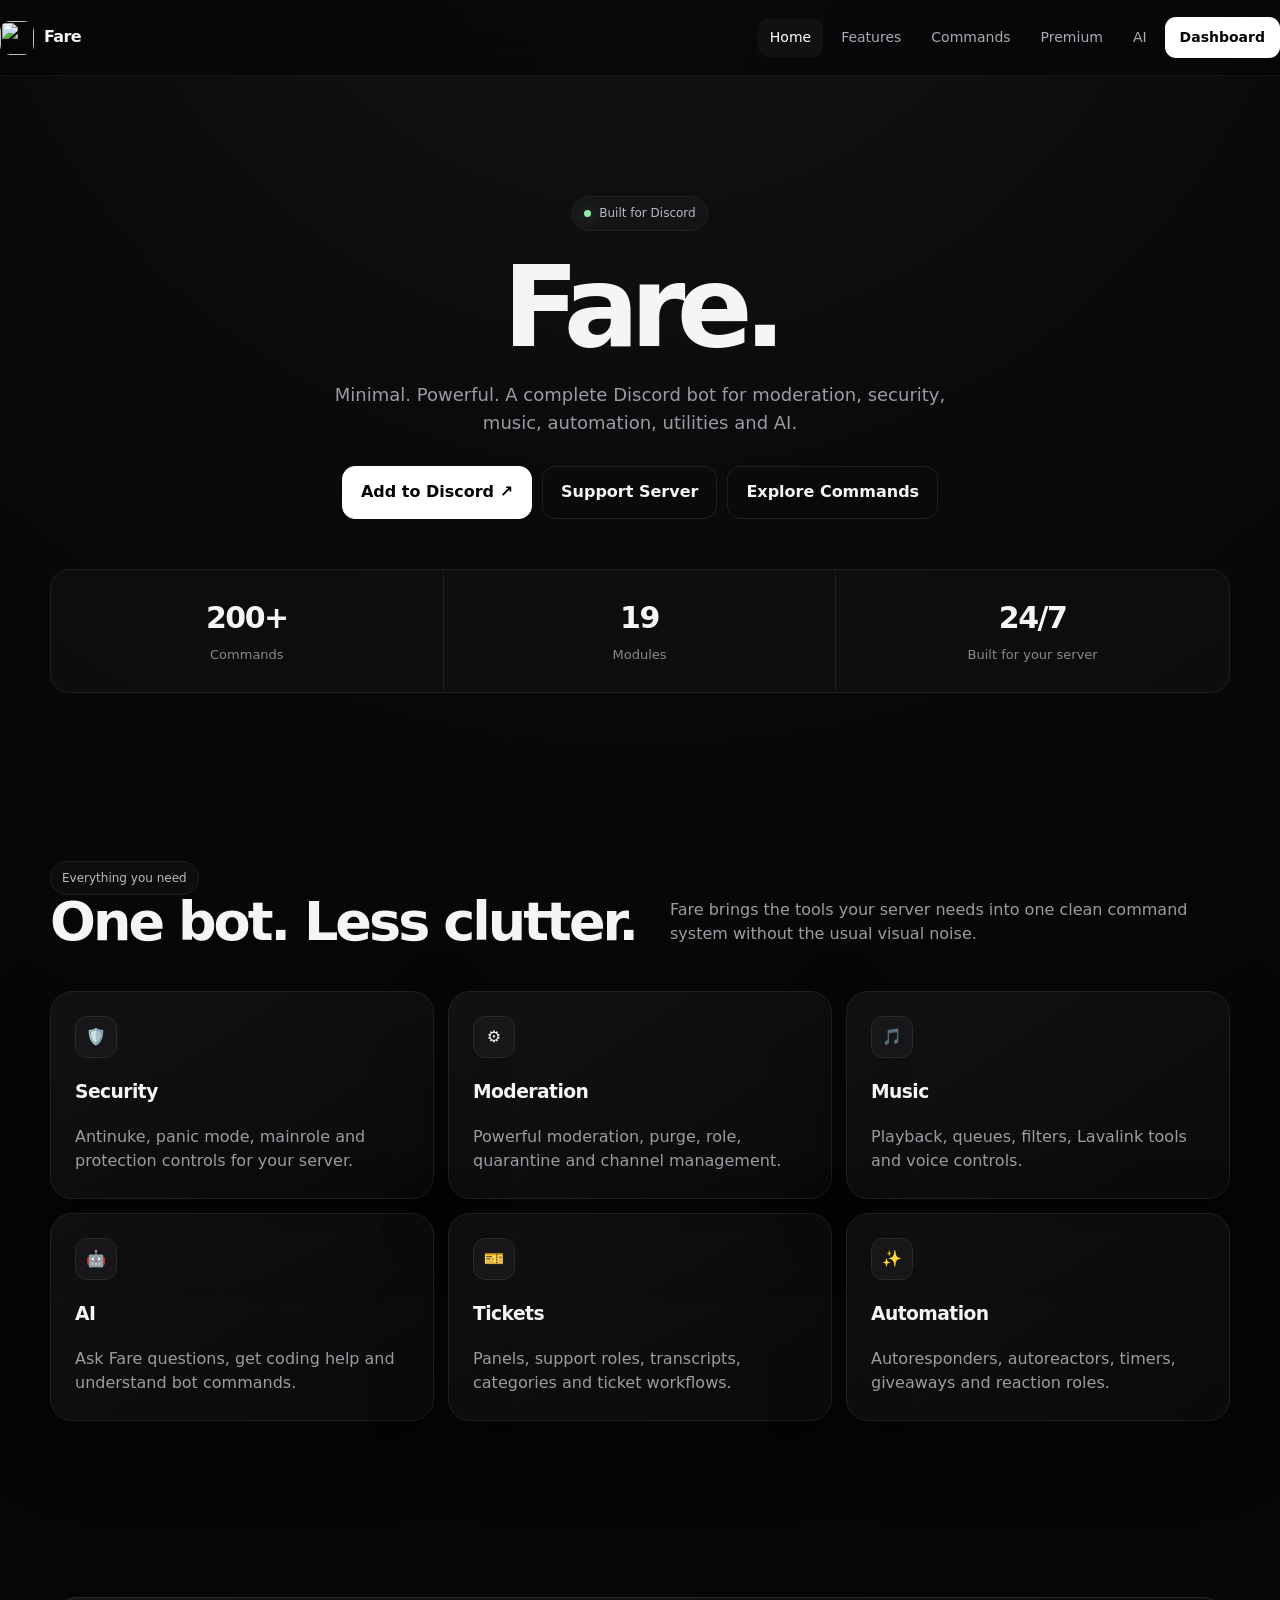
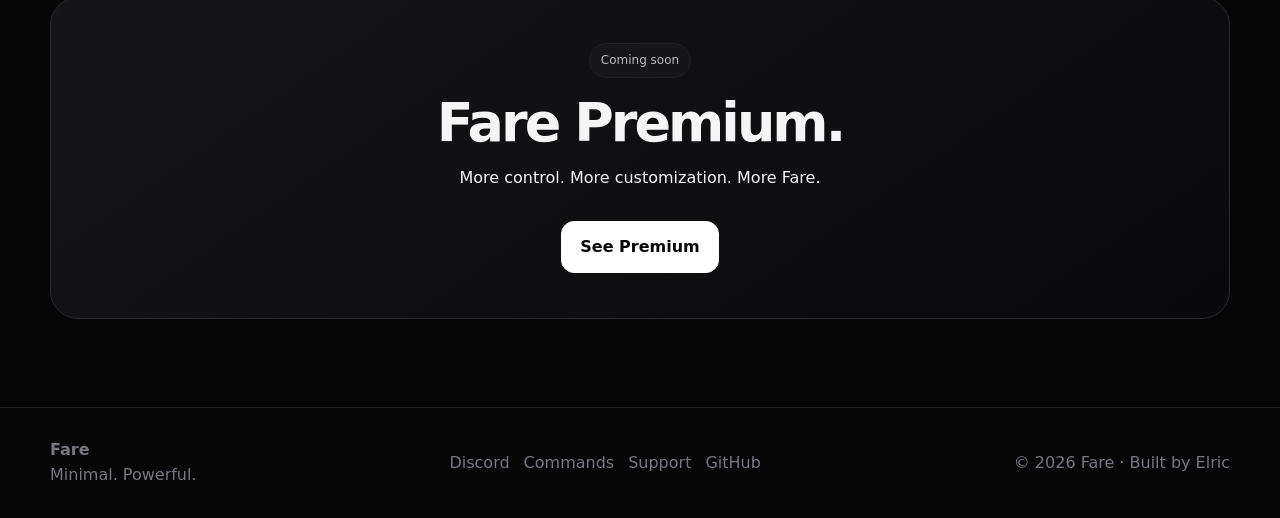
==== index.html @ e54a5065 "Add files via upload" ====
<!doctype html><html lang="en"><head><meta charset="utf-8"><meta name="viewport" content="width=device-width,initial-scale=1"><meta name="description" content="Fare — a minimal, powerful Discord bot."><title>Fare — Minimal. Powerful.</title><link rel="stylesheet" href="styles.css"></head><body><header class="nav"><div class="container" style="display:flex;align-items:center;justify-content:space-between;width:100%"><a class="brand" href="./"><img src="assets/logo.svg">Fare</a><nav class="navlinks"><a class="active" href="./">Home</a><a href="features/">Features</a><a href="commands/">Commands</a><a href="premium/">Premium</a><a href="ai/">AI</a><a class="nav-cta" href="dashboard/">Dashboard</a></nav><button class="menu">☰</button></div></header><main><section class="hero container"><span class="eyebrow reveal"><i class="dot"></i> Built for Discord</span><h1 class="reveal delay1">Fare.</h1><p class="reveal delay2">Minimal. Powerful. A complete Discord bot for moderation, security, music, automation, utilities and AI.</p><div class="actions reveal delay3"><a class="btn primary" href="https://discord.com/oauth2/authorize?client_id=1514506916993306744&permissions=8&integration_type=0&scope=applications.commands+bot">Add to Discord ↗</a><a class="btn" href="https://discord.gg/46Vn9pdtPF">Support Server</a><a class="btn" href="commands/">Explore Commands</a></div><div class="stats"><div class="stat"><strong>200+</strong><span>Commands</span></div><div class="stat"><strong>19</strong><span>Modules</span></div><div class="stat"><strong>24/7</strong><span>Built for your server</span></div></div></section><section class="section container"><div class="section-head"><div><span class="eyebrow">Everything you need</span><h2>One bot. Less clutter.</h2></div><p>Fare brings the tools your server needs into one clean command system without the usual visual noise.</p></div><div class="grid"><div class="card"><div class="iconbox">🛡️</div><h3>Security</h3><p>Antinuke, panic mode, mainrole and protection controls for your server.</p></div><div class="card"><div class="iconbox">⚙️</div><h3>Moderation</h3><p>Powerful moderation, purge, role, quarantine and channel management.</p></div><div class="card"><div class="iconbox">🎵</div><h3>Music</h3><p>Playback, queues, filters, Lavalink tools and voice controls.</p></div><div class="card"><div class="iconbox">🤖</div><h3>AI</h3><p>Ask Fare questions, get coding help and understand bot commands.</p></div><div class="card"><div class="iconbox">🎫</div><h3>Tickets</h3><p>Panels, support roles, transcripts, categories and ticket workflows.</p></div><div class="card"><div class="iconbox">✨</div><h3>Automation</h3><p>Autoresponders, autoreactors, timers, giveaways and reaction roles.</p></div></div></section><section class="section container"><div class="premium"><span class="eyebrow">Coming soon</span><h2 style="margin-top:18px">Fare Premium.</h2><p>More control. More customization. More Fare.</p><div class="actions"><a class="btn primary" href="premium/">See Premium</a></div></div></section></main><footer class="footer"><div class="container footer-row"><div><b>Fare</b><br>Minimal. Powerful.</div><div class="footer-links"><a href="https://discord.gg/46Vn9pdtPF">Discord</a><a href="commands/">Commands</a><a href="https://discord.gg/46Vn9pdtPF">Support</a><a href="#">GitHub</a></div><div>© 2026 Fare · Built by Elric</div></div></footer></body></html>
---- styles.css ----
:root{--bg:#060607;--panel:#0d0d0f;--panel2:#111114;--line:#202024;--text:#f5f5f5;--muted:#9b9ba3;--soft:#c9c9cf;--accent:#fff;--green:#8ff0b0;--radius:22px;--shadow:0 24px 70px rgba(0,0,0,.35)}
*{box-sizing:border-box}html{scroll-behavior:smooth}body{margin:0;background:radial-gradient(circle at 50% -10%,#17171b 0,#09090a 32%,var(--bg) 65%);color:var(--text);font-family:Inter,ui-sans-serif,system-ui,-apple-system,BlinkMacSystemFont,"Segoe UI",sans-serif;line-height:1.55}a{color:inherit;text-decoration:none}button,input{font:inherit}button{cursor:pointer}.container{width:min(1180px,calc(100% - 36px));margin:auto}.nav{height:76px;display:flex;align-items:center;justify-content:space-between;border-bottom:1px solid rgba(255,255,255,.06);position:sticky;top:0;z-index:20;background:rgba(6,6,7,.72);backdrop-filter:blur(18px)}.brand{display:flex;align-items:center;gap:10px;font-weight:800;letter-spacing:-.04em}.brand img{width:34px;height:34px;border-radius:10px}.navlinks{display:flex;gap:6px;align-items:center}.navlinks a{padding:9px 12px;border-radius:10px;color:#aaaab2;font-size:14px}.navlinks a:hover,.navlinks a.active{color:#fff;background:#111114}.nav-cta{padding:10px 15px!important;background:#fff!important;color:#050506!important;border-radius:11px!important;font-weight:700!important}.menu{display:none;background:none;border:0;color:#fff;font-size:24px}.hero{padding:120px 0 80px;text-align:center}.eyebrow{display:inline-flex;align-items:center;gap:8px;padding:7px 11px;border:1px solid var(--line);border-radius:999px;background:rgba(255,255,255,.025);color:#b9b9c0;font-size:12px}.dot{width:7px;height:7px;border-radius:50%;background:var(--green);box-shadow:0 0 18px rgba(143,240,176,.65)}h1{font-size:clamp(54px,9vw,112px);line-height:.92;letter-spacing:-.08em;margin:25px 0 22px}h2{font-size:clamp(30px,5vw,54px);line-height:1;letter-spacing:-.055em;margin:0 0 14px}h3{letter-spacing:-.03em}.hero p{max-width:650px;margin:0 auto;color:var(--muted);font-size:18px}.actions{display:flex;justify-content:center;gap:10px;margin-top:30px;flex-wrap:wrap}.btn{border:1px solid var(--line);padding:13px 18px;border-radius:13px;font-weight:700;display:inline-flex;align-items:center;gap:8px;transition:.2s}.btn.primary{background:#fff;color:#050506;border-color:#fff}.btn:hover{transform:translateY(-2px);border-color:#414147}.btn.primary:hover{box-shadow:0 10px 35px rgba(255,255,255,.12)}.section{padding:88px 0}.section-head{display:flex;justify-content:space-between;gap:20px;align-items:end;margin-bottom:28px}.section-head p{color:var(--muted);max-width:560px}.grid{display:grid;grid-template-columns:repeat(3,1fr);gap:14px}.card{background:linear-gradient(145deg,rgba(255,255,255,.045),rgba(255,255,255,.015));border:1px solid var(--line);border-radius:var(--radius);padding:24px;box-shadow:var(--shadow)}.card p{color:var(--muted);margin-bottom:0}.iconbox{width:42px;height:42px;border-radius:12px;background:#17171a;border:1px solid #29292e;display:grid;place-items:center;margin-bottom:18px}.stats{display:grid;grid-template-columns:repeat(3,1fr);border:1px solid var(--line);border-radius:20px;overflow:hidden;margin-top:50px}.stat{padding:25px;background:rgba(255,255,255,.02);text-align:center;border-right:1px solid var(--line)}.stat:last-child{border:0}.stat strong{display:block;font-size:30px;letter-spacing:-.05em}.stat span{color:#888891;font-size:13px}.split{display:grid;grid-template-columns:1.1fr .9fr;gap:16px;align-items:stretch}.feature-list{display:grid;gap:10px}.feature{display:flex;gap:14px;padding:17px;border:1px solid var(--line);border-radius:16px;background:rgba(255,255,255,.018)}.feature b{display:block}.feature span{color:var(--muted);font-size:14px}.command-shell{padding:35px 0 80px}.search{width:100%;background:#0b0b0d;border:1px solid var(--line);color:#fff;padding:15px 17px;border-radius:14px;outline:none}.search:focus{border-color:#4a4a52}.tabs{display:flex;gap:7px;overflow:auto;padding:14px 0 5px}.tab{white-space:nowrap;background:#0d0d0f;border:1px solid var(--line);color:#9999a1;border-radius:999px;padding:8px 12px}.tab.active{background:#fff;color:#050506;border-color:#fff}.command-grid{display:grid;grid-template-columns:repeat(2,1fr);gap:14px;margin-top:18px}.cmd-card{background:#0c0c0e;border:1px solid var(--line);border-radius:18px;padding:20px}.cmd-card h3{margin:0 0 4px}.cmd-card small{color:#777780}.cmds{display:flex;flex-wrap:wrap;gap:7px;margin-top:15px}.cmd{background:#151519;border:1px solid #232329;border-radius:8px;padding:6px 8px;color:#ddd;font-family:ui-monospace,SFMono-Regular,Menlo,monospace;font-size:12px}.notice{padding:18px;border:1px solid var(--line);border-radius:16px;background:#101013;color:#aaa;margin-top:16px}.premium{background:linear-gradient(145deg,#151518,#0a0a0c);border:1px solid #29292d;border-radius:28px;padding:45px;text-align:center}.price{font-size:58px;font-weight:800;letter-spacing:-.07em;margin:15px 0}.checklist{display:grid;gap:9px;text-align:left;max-width:480px;margin:28px auto}.checklist div{color:#bbb}.checklist div:before{content:'✓';color:#fff;margin-right:9px}.ai-demo{display:grid;grid-template-columns:1fr 1fr;gap:16px}.chat{background:#09090b;border:1px solid var(--line);border-radius:22px;padding:20px}.bubble{padding:12px 14px;border-radius:15px;margin:9px 0;max-width:90%;font-size:14px}.user{background:#1a1a1e;margin-left:auto}.bot{background:#111115;border:1px solid #202025}.footer{border-top:1px solid var(--line);padding:30px 0;color:#777780}.footer-row{display:flex;justify-content:space-between;gap:20px;align-items:center}.footer-links{display:flex;gap:14px}.footer-links a:hover{color:#fff}.dashboard{padding:50px 0}.dash-head{display:flex;justify-content:space-between;align-items:end;gap:20px}.status{color:#8ff0b0}.dash-grid{display:grid;grid-template-columns:repeat(3,1fr);gap:14px;margin-top:25px}.dash-stat{padding:26px;border:1px solid var(--line);border-radius:20px;background:#0c0c0e}.dash-stat span{color:#85858e;font-size:13px}.dash-stat strong{display:block;font-size:38px;letter-spacing:-.06em;margin-top:4px}.back{color:#8d8d96;font-size:14px}.notfound{text-align:center;padding:150px 0}.notfound h1{font-size:90px}.reveal{opacity:0;transform:translateY(15px);animation:reveal .7s ease forwards}.delay1{animation-delay:.1s}.delay2{animation-delay:.2s}.delay3{animation-delay:.3s}@keyframes reveal{to{opacity:1;transform:none}}@media(max-width:850px){.navlinks{display:none}.menu{display:block}.grid,.split,.ai-demo,.command-grid,.dash-grid{grid-template-columns:1fr}.stats{grid-template-columns:1fr}.stat{border-right:0;border-bottom:1px solid var(--line)}.hero{padding-top:90px}.section{padding:65px 0}.section-head{display:block}.footer-row{display:block}.footer-links{margin-top:12px}.premium{padding:30px 20px}}
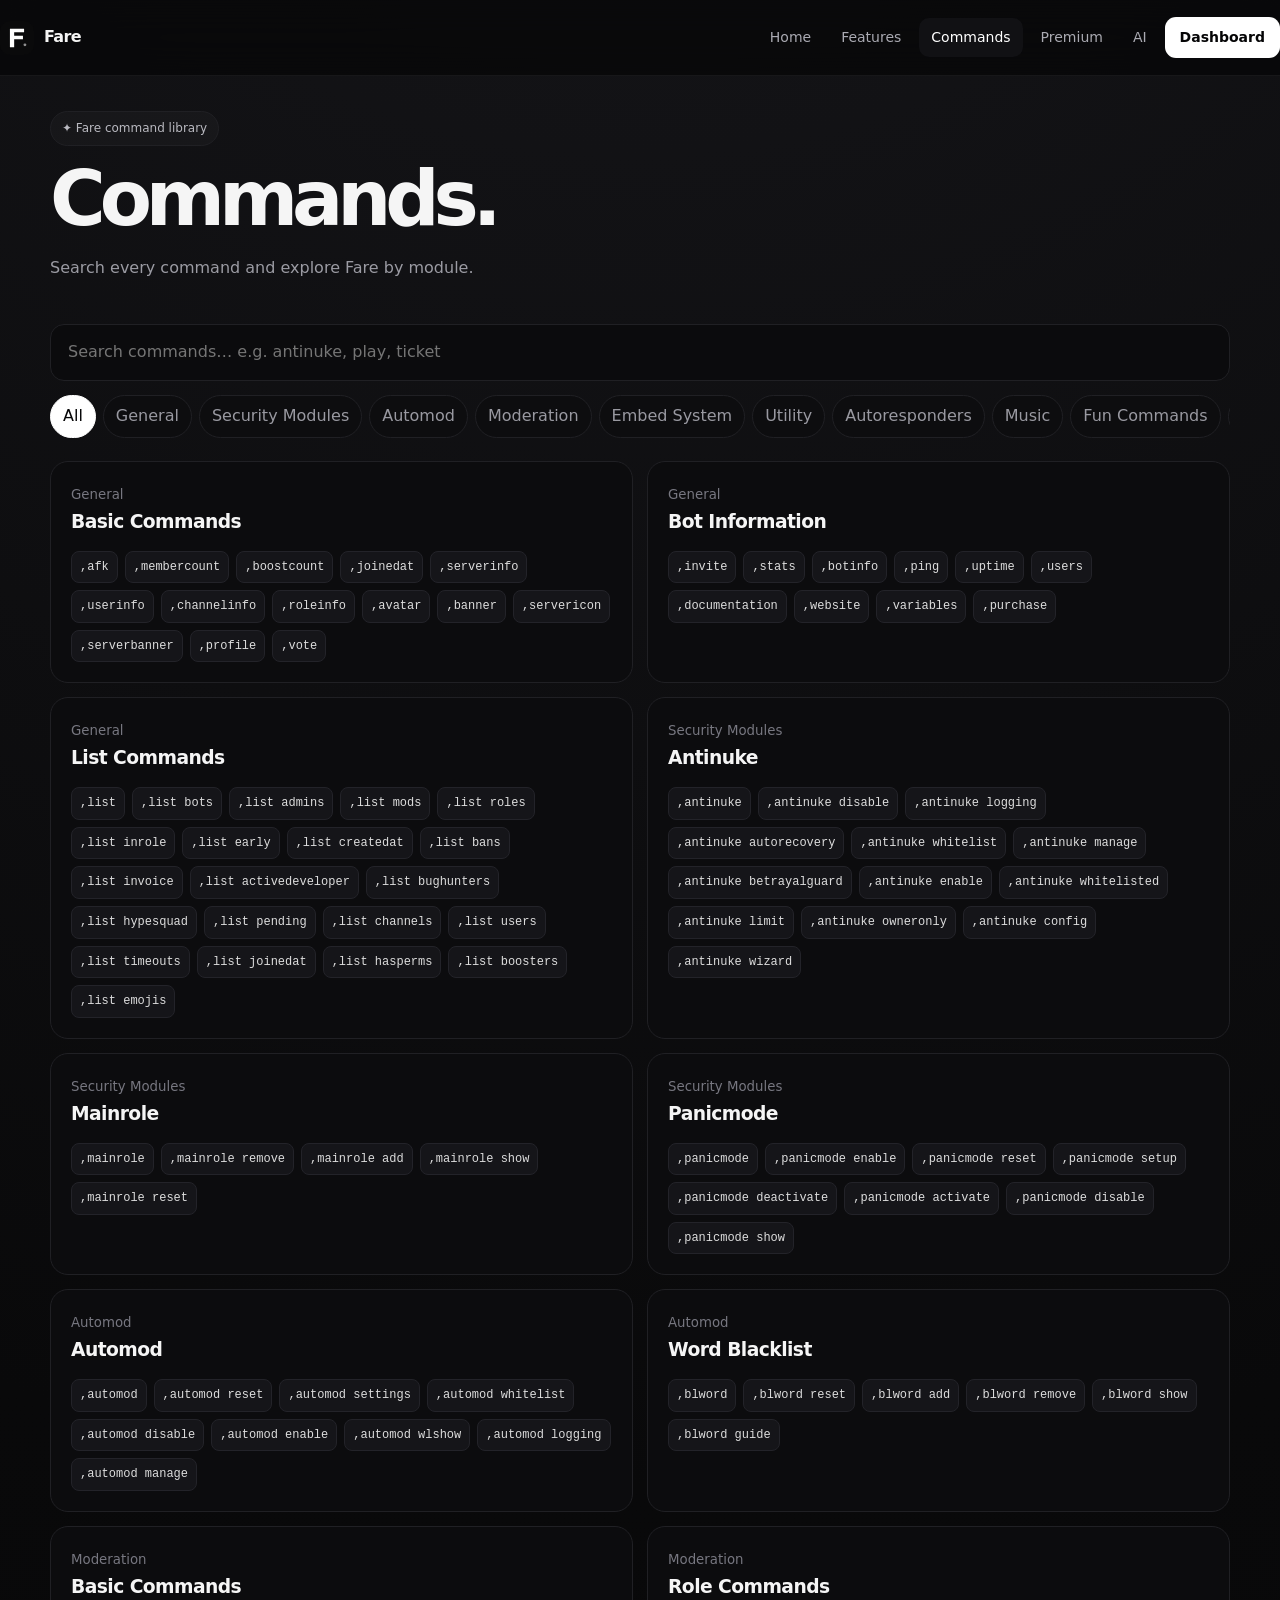
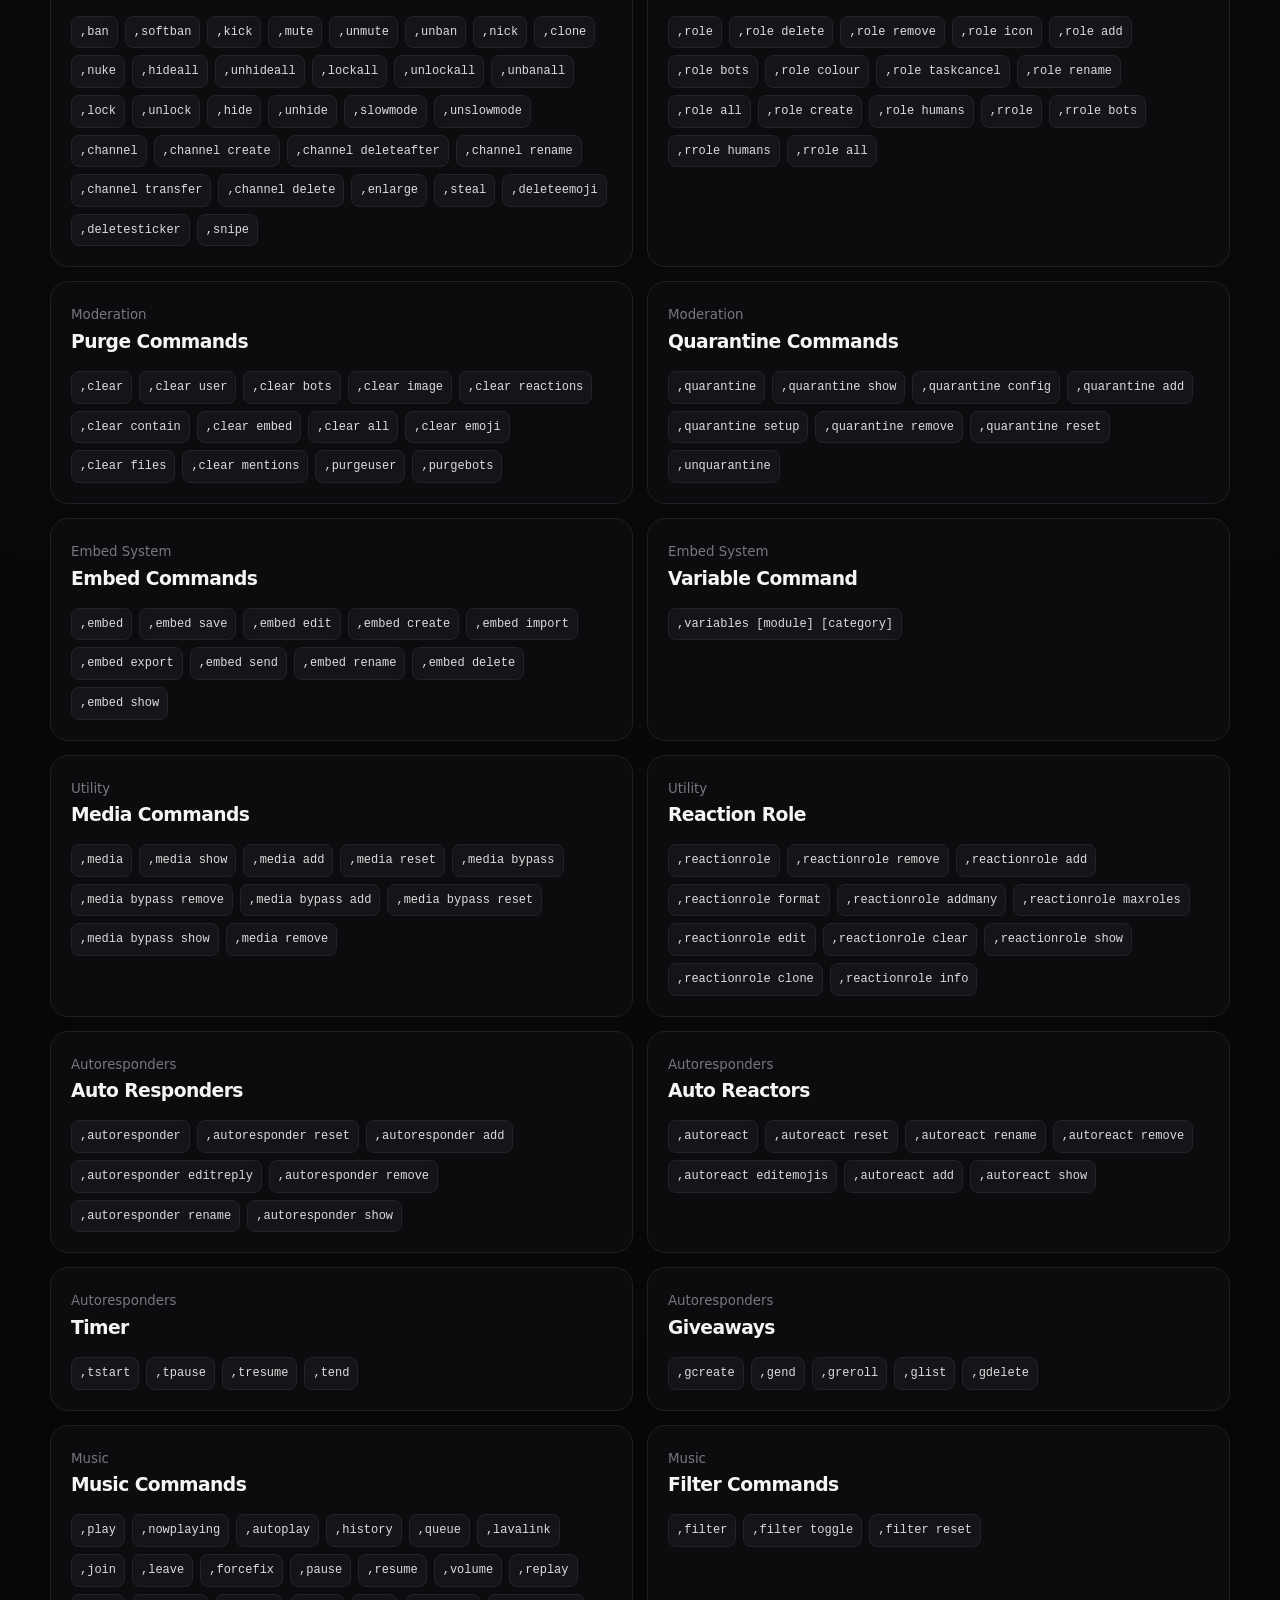
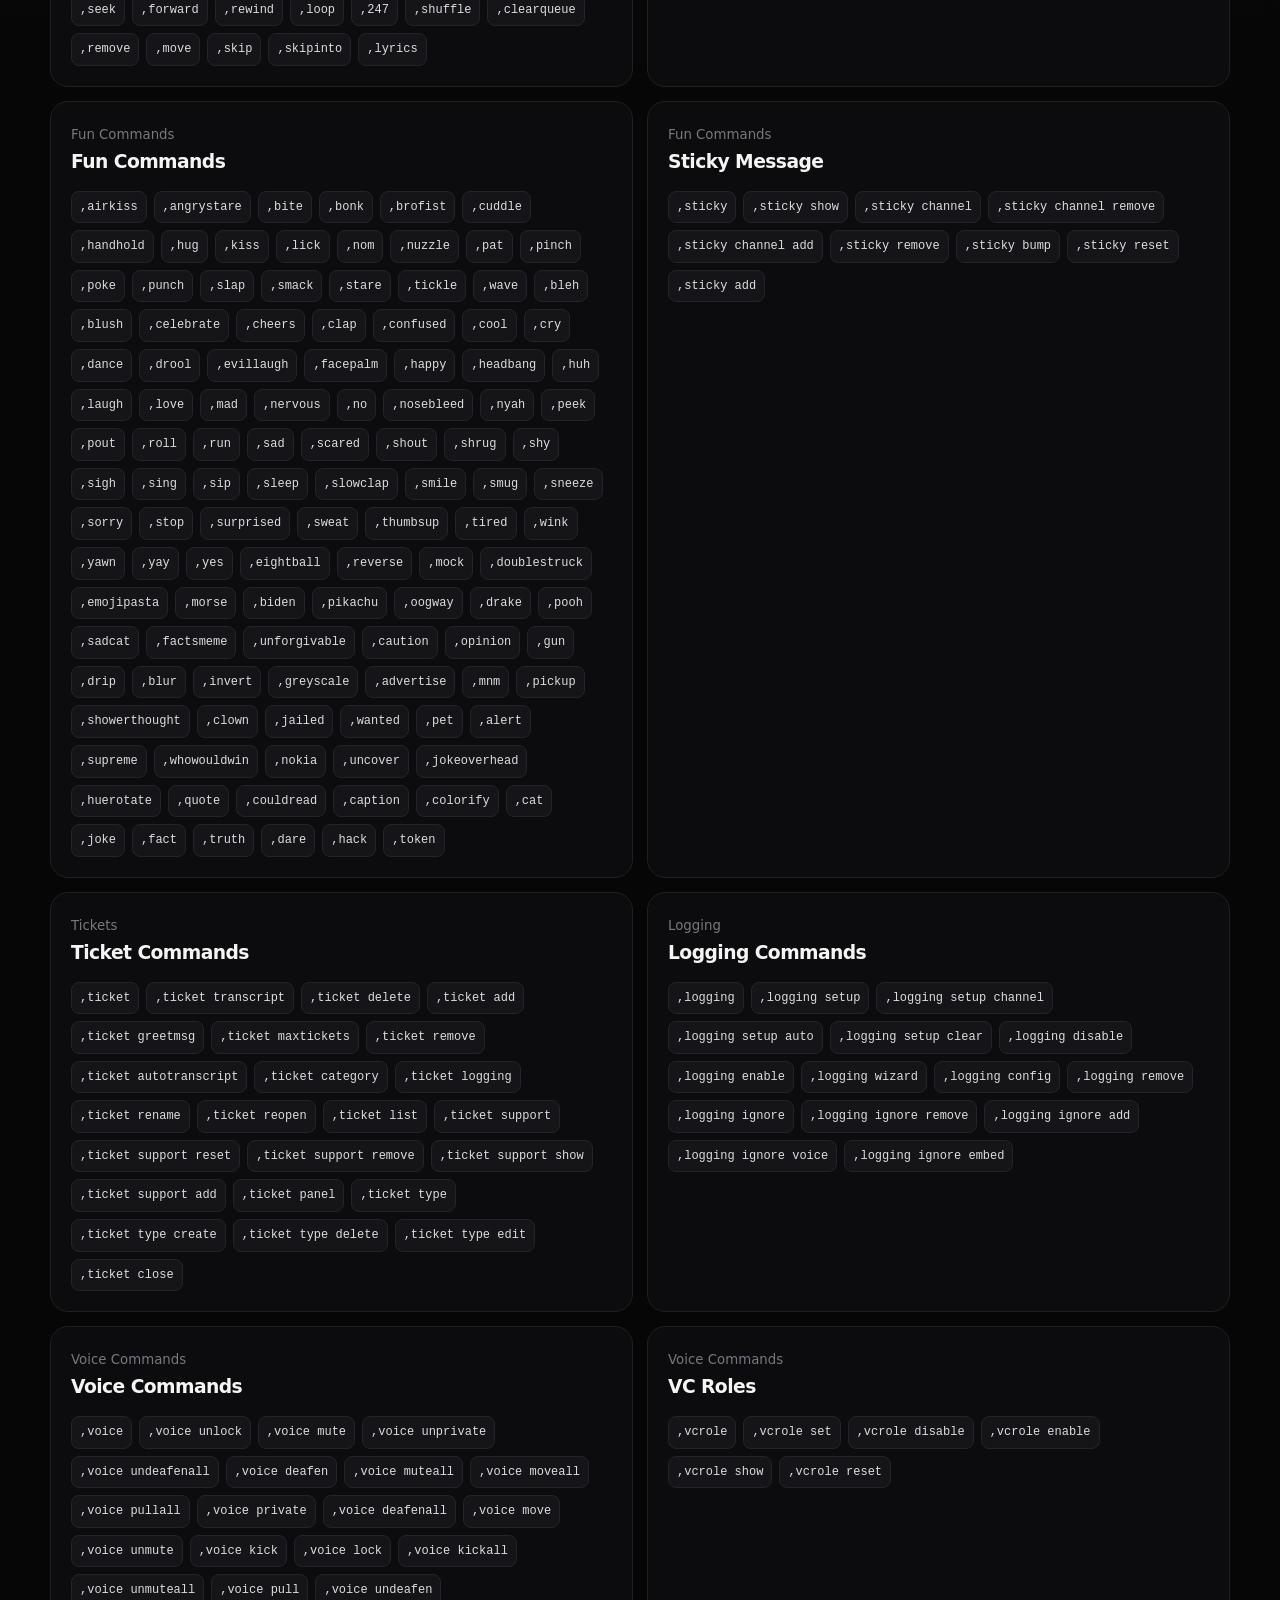
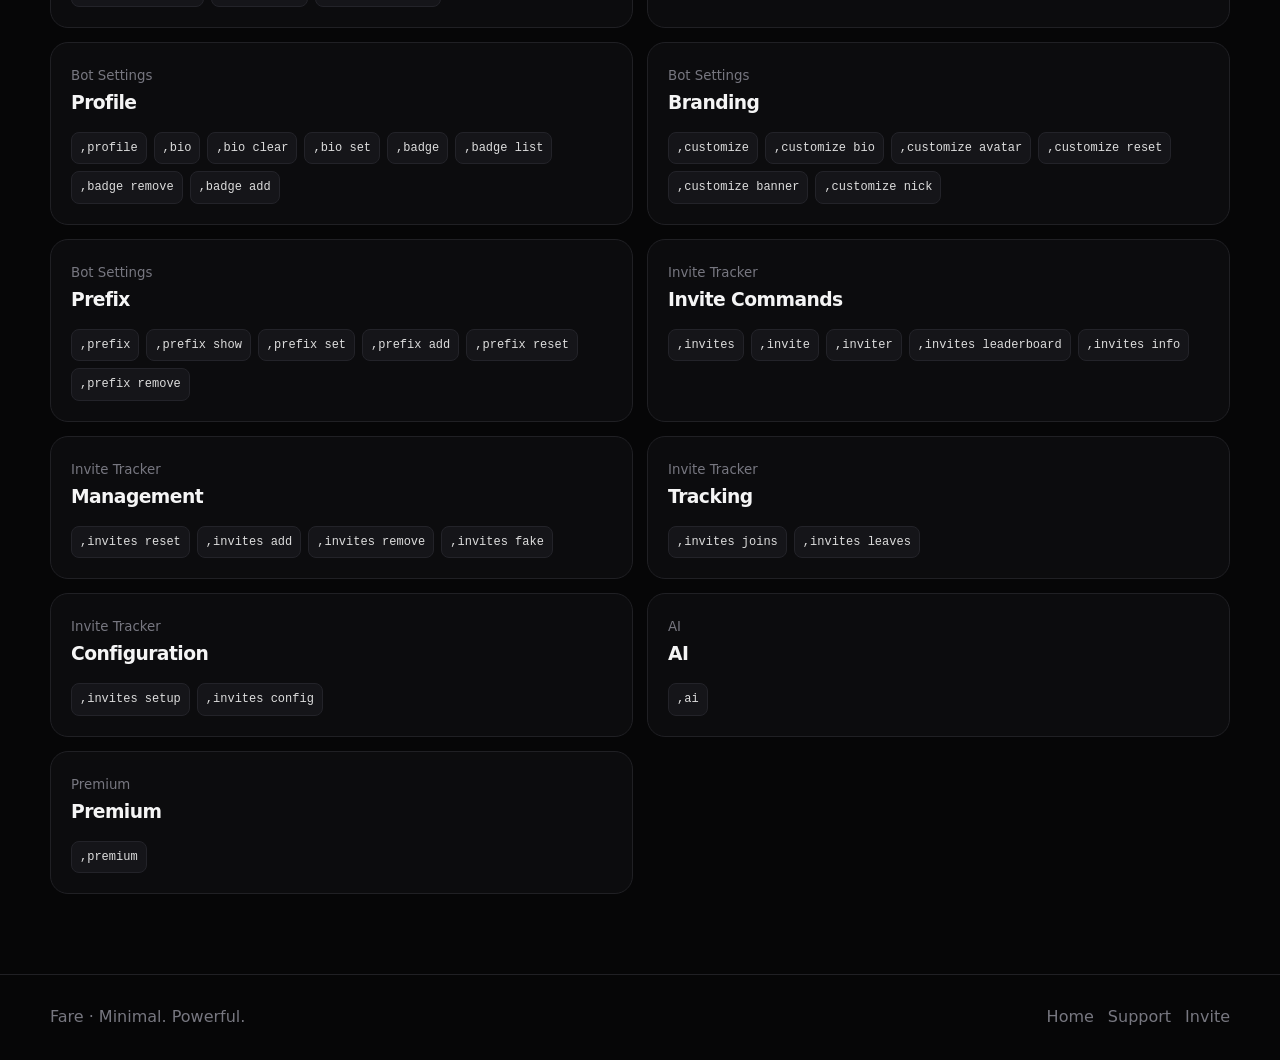
==== commit 4319bcde: "Add files via upload" ====
--- a/index.html
+++ b/index.html
@@ -1 +1 @@
-<!doctype html><html lang="en"><head><meta charset="utf-8"><meta name="viewport" content="width=device-width,initial-scale=1"><meta name="description" content="Fare — a minimal, powerful Discord bot."><title>Fare — Minimal. Powerful.</title><link rel="stylesheet" href="styles.css"></head><body><header class="nav"><div class="container" style="display:flex;align-items:center;justify-content:space-between;width:100%"><a class="brand" href="./"><img src="assets/logo.svg">Fare</a><nav class="navlinks"><a class="active" href="./">Home</a><a href="features/">Features</a><a href="commands/">Commands</a><a href="premium/">Premium</a><a href="ai/">AI</a><a class="nav-cta" href="dashboard/">Dashboard</a></nav><button class="menu">☰</button></div></header><main><section class="hero container"><span class="eyebrow reveal"><i class="dot"></i> Built for Discord</span><h1 class="reveal delay1">Fare.</h1><p class="reveal delay2">Minimal. Powerful. A complete Discord bot for moderation, security, music, automation, utilities and AI.</p><div class="actions reveal delay3"><a class="btn primary" href="https://discord.com/oauth2/authorize?client_id=1514506916993306744&permissions=8&integration_type=0&scope=applications.commands+bot">Add to Discord ↗</a><a class="btn" href="https://discord.gg/46Vn9pdtPF">Support Server</a><a class="btn" href="commands/">Explore Commands</a></div><div class="stats"><div class="stat"><strong>200+</strong><span>Commands</span></div><div class="stat"><strong>19</strong><span>Modules</span></div><div class="stat"><strong>24/7</strong><span>Built for your server</span></div></div></section><section class="section container"><div class="section-head"><div><span class="eyebrow">Everything you need</span><h2>One bot. Less clutter.</h2></div><p>Fare brings the tools your server needs into one clean command system without the usual visual noise.</p></div><div class="grid"><div class="card"><div class="iconbox">🛡️</div><h3>Security</h3><p>Antinuke, panic mode, mainrole and protection controls for your server.</p></div><div class="card"><div class="iconbox">⚙️</div><h3>Moderation</h3><p>Powerful moderation, purge, role, quarantine and channel management.</p></div><div class="card"><div class="iconbox">🎵</div><h3>Music</h3><p>Playback, queues, filters, Lavalink tools and voice controls.</p></div><div class="card"><div class="iconbox">🤖</div><h3>AI</h3><p>Ask Fare questions, get coding help and understand bot commands.</p></div><div class="card"><div class="iconbox">🎫</div><h3>Tickets</h3><p>Panels, support roles, transcripts, categories and ticket workflows.</p></div><div class="card"><div class="iconbox">✨</div><h3>Automation</h3><p>Autoresponders, autoreactors, timers, giveaways and reaction roles.</p></div></div></section><section class="section container"><div class="premium"><span class="eyebrow">Coming soon</span><h2 style="margin-top:18px">Fare Premium.</h2><p>More control. More customization. More Fare.</p><div class="actions"><a class="btn primary" href="premium/">See Premium</a></div></div></section></main><footer class="footer"><div class="container footer-row"><div><b>Fare</b><br>Minimal. Powerful.</div><div class="footer-links"><a href="https://discord.gg/46Vn9pdtPF">Discord</a><a href="commands/">Commands</a><a href="https://discord.gg/46Vn9pdtPF">Support</a><a href="#">GitHub</a></div><div>© 2026 Fare · Built by Elric</div></div></footer></body></html>
+<!doctype html><html lang="en"><head><meta charset="utf-8"><meta name="viewport" content="width=device-width,initial-scale=1"><title>Fare — Commands</title><link rel="stylesheet" href="../styles.css"></head><body><header class="nav"><div class="container" style="display:flex;align-items:center;justify-content:space-between;width:100%"><a class="brand" href="../"><img src="../assets/logo.svg">Fare</a><nav class="navlinks"><a href="../">Home</a><a href="../features/">Features</a><a class="active" href="./">Commands</a><a href="../premium/">Premium</a><a href="../ai/">AI</a><a class="nav-cta" href="../dashboard/">Dashboard</a></nav><button class="menu">☰</button></div></header><main class="command-shell container"><div class="section-head"><div><span class="eyebrow">✦ Fare command library</span><h1 style="font-size:clamp(42px,7vw,76px);margin-top:18px">Commands.</h1><p>Search every command and explore Fare by module.</p></div></div><input id="search" class="search" placeholder="Search commands… e.g. antinuke, play, ticket"><div id="tabs" class="tabs"></div><div id="grid" class="command-grid"></div></main><footer class="footer"><div class="container footer-row"><div>Fare · Minimal. Powerful.</div><div class="footer-links"><a href="../">Home</a><a href="https://discord.gg/46Vn9pdtPF">Support</a><a href="https://discord.com/oauth2/authorize?client_id=1514506916993306744&permissions=8&integration_type=0&scope=applications.commands+bot">Invite</a></div></div></footer><script src="../app.js"></script><script>const tabs=document.querySelector('#tabs'),grid=document.querySelector('#grid'),search=document.querySelector('#search');let active='All';Object.keys(items).forEach(k=>{const b=document.createElement('button');b.className='tab';b.textContent=k;b.onclick=()=>{active=k;document.querySelectorAll('.tab').forEach(x=>x.classList.remove('active'));b.classList.add('active');render()};tabs.appendChild(b)});const all=document.createElement('button');all.className='tab active';all.textContent='All';tabs.prepend(all);all.onclick=()=>{active='All';document.querySelectorAll('.tab').forEach(x=>x.classList.remove('active'));all.classList.add('active');render()};function render(){const q=search.value.toLowerCase();grid.innerHTML='';const source=active==='All'?items:{[active]:items[active]};Object.entries(source).forEach(([cat,groups])=>Object.entries(groups).forEach(([name,raw])=>{const cmds=raw.split('|').filter(c=>!q||c.toLowerCase().includes(q)||name.toLowerCase().includes(q)||cat.toLowerCase().includes(q));if(!cmds.length)return;const card=document.createElement('section');card.className='cmd-card';card.innerHTML='<small>'+cat+'</small><h3>'+name+'</h3><div class="cmds">'+cmds.map(c=>'<span class="cmd">,'+c+'</span>').join('')+'</div>';grid.appendChild(card)}));if(!grid.children.length)grid.innerHTML='<div class="notice" style="grid-column:1/-1">No commands found.</div>'}search.addEventListener('input',render);render()</script></body></html>
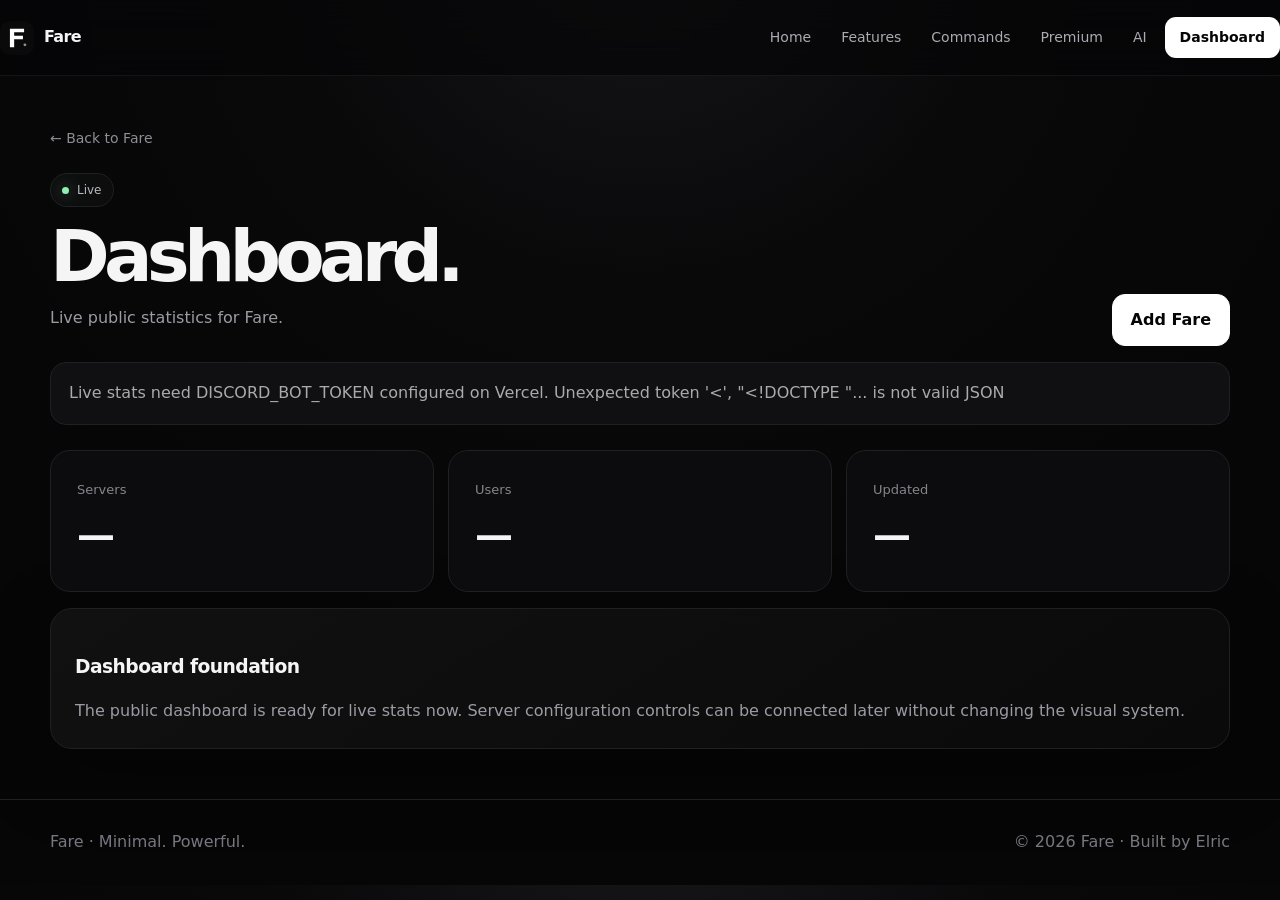
==== commit 6cd6e2d8: "Add files via upload" ====
--- a/index.html
+++ b/index.html
@@ -1 +1 @@
-<!doctype html><html lang="en"><head><meta charset="utf-8"><meta name="viewport" content="width=device-width,initial-scale=1"><title>Fare — Commands</title><link rel="stylesheet" href="../styles.css"></head><body><header class="nav"><div class="container" style="display:flex;align-items:center;justify-content:space-between;width:100%"><a class="brand" href="../"><img src="../assets/logo.svg">Fare</a><nav class="navlinks"><a href="../">Home</a><a href="../features/">Features</a><a class="active" href="./">Commands</a><a href="../premium/">Premium</a><a href="../ai/">AI</a><a class="nav-cta" href="../dashboard/">Dashboard</a></nav><button class="menu">☰</button></div></header><main class="command-shell container"><div class="section-head"><div><span class="eyebrow">✦ Fare command library</span><h1 style="font-size:clamp(42px,7vw,76px);margin-top:18px">Commands.</h1><p>Search every command and explore Fare by module.</p></div></div><input id="search" class="search" placeholder="Search commands… e.g. antinuke, play, ticket"><div id="tabs" class="tabs"></div><div id="grid" class="command-grid"></div></main><footer class="footer"><div class="container footer-row"><div>Fare · Minimal. Powerful.</div><div class="footer-links"><a href="../">Home</a><a href="https://discord.gg/46Vn9pdtPF">Support</a><a href="https://discord.com/oauth2/authorize?client_id=1514506916993306744&permissions=8&integration_type=0&scope=applications.commands+bot">Invite</a></div></div></footer><script src="../app.js"></script><script>const tabs=document.querySelector('#tabs'),grid=document.querySelector('#grid'),search=document.querySelector('#search');let active='All';Object.keys(items).forEach(k=>{const b=document.createElement('button');b.className='tab';b.textContent=k;b.onclick=()=>{active=k;document.querySelectorAll('.tab').forEach(x=>x.classList.remove('active'));b.classList.add('active');render()};tabs.appendChild(b)});const all=document.createElement('button');all.className='tab active';all.textContent='All';tabs.prepend(all);all.onclick=()=>{active='All';document.querySelectorAll('.tab').forEach(x=>x.classList.remove('active'));all.classList.add('active');render()};function render(){const q=search.value.toLowerCase();grid.innerHTML='';const source=active==='All'?items:{[active]:items[active]};Object.entries(source).forEach(([cat,groups])=>Object.entries(groups).forEach(([name,raw])=>{const cmds=raw.split('|').filter(c=>!q||c.toLowerCase().includes(q)||name.toLowerCase().includes(q)||cat.toLowerCase().includes(q));if(!cmds.length)return;const card=document.createElement('section');card.className='cmd-card';card.innerHTML='<small>'+cat+'</small><h3>'+name+'</h3><div class="cmds">'+cmds.map(c=>'<span class="cmd">,'+c+'</span>').join('')+'</div>';grid.appendChild(card)}));if(!grid.children.length)grid.innerHTML='<div class="notice" style="grid-column:1/-1">No commands found.</div>'}search.addEventListener('input',render);render()</script></body></html>
+<!doctype html><html lang="en"><head><meta charset="utf-8"><meta name="viewport" content="width=device-width,initial-scale=1"><title>Fare — Dashboard</title><link rel="stylesheet" href="../styles.css"></head><body><header class="nav"><div class="container" style="display:flex;align-items:center;justify-content:space-between;width:100%"><a class="brand" href="../"><img src="../assets/logo.svg">Fare</a><nav class="navlinks"><a href="../">Home</a><a href="../features/">Features</a><a href="../commands/">Commands</a><a href="../premium/">Premium</a><a href="../ai/">AI</a><a class="active nav-cta" href="./">Dashboard</a></nav></div></header><main class="dashboard container"><a class="back" href="../">← Back to Fare</a><div class="dash-head" style="margin-top:22px"><div><span class="eyebrow"><i class="dot"></i> Live</span><h1 style="font-size:clamp(42px,7vw,72px);margin:16px 0 6px">Dashboard.</h1><p style="color:var(--muted)">Live public statistics for Fare.</p></div><a class="btn primary" href="https://discord.com/oauth2/authorize?client_id=1514506916993306744&permissions=8&integration_type=0&scope=applications.commands+bot">Add Fare</a></div><div id="status" class="notice">Loading live statistics…</div><div class="dash-grid"><div class="dash-stat"><span>Servers</span><strong id="servers">—</strong></div><div class="dash-stat"><span>Users</span><strong id="users">—</strong></div><div class="dash-stat"><span>Updated</span><strong id="updated">—</strong></div></div><div class="card" style="margin-top:16px"><h3>Dashboard foundation</h3><p>The public dashboard is ready for live stats now. Server configuration controls can be connected later without changing the visual system.</p></div></main><footer class="footer"><div class="container footer-row"><div>Fare · Minimal. Powerful.</div><div>© 2026 Fare · Built by Elric</div></div></footer><script>async function load(){try{const r=await fetch('../api/stats');const d=await r.json();if(!r.ok)throw new Error(d.error||'Stats unavailable');document.querySelector('#servers').textContent=d.servers.toLocaleString();document.querySelector('#users').textContent=d.users.toLocaleString();document.querySelector('#updated').textContent=new Date(d.updatedAt).toLocaleTimeString([], {hour:'2-digit',minute:'2-digit'});document.querySelector('#status').innerHTML='<span class="status">● Live</span> Statistics are being served from Discord.'}catch(e){document.querySelector('#status').textContent='Live stats need DISCORD_BOT_TOKEN configured on Vercel. '+e.message}}load();setInterval(load,60000)</script></body></html>
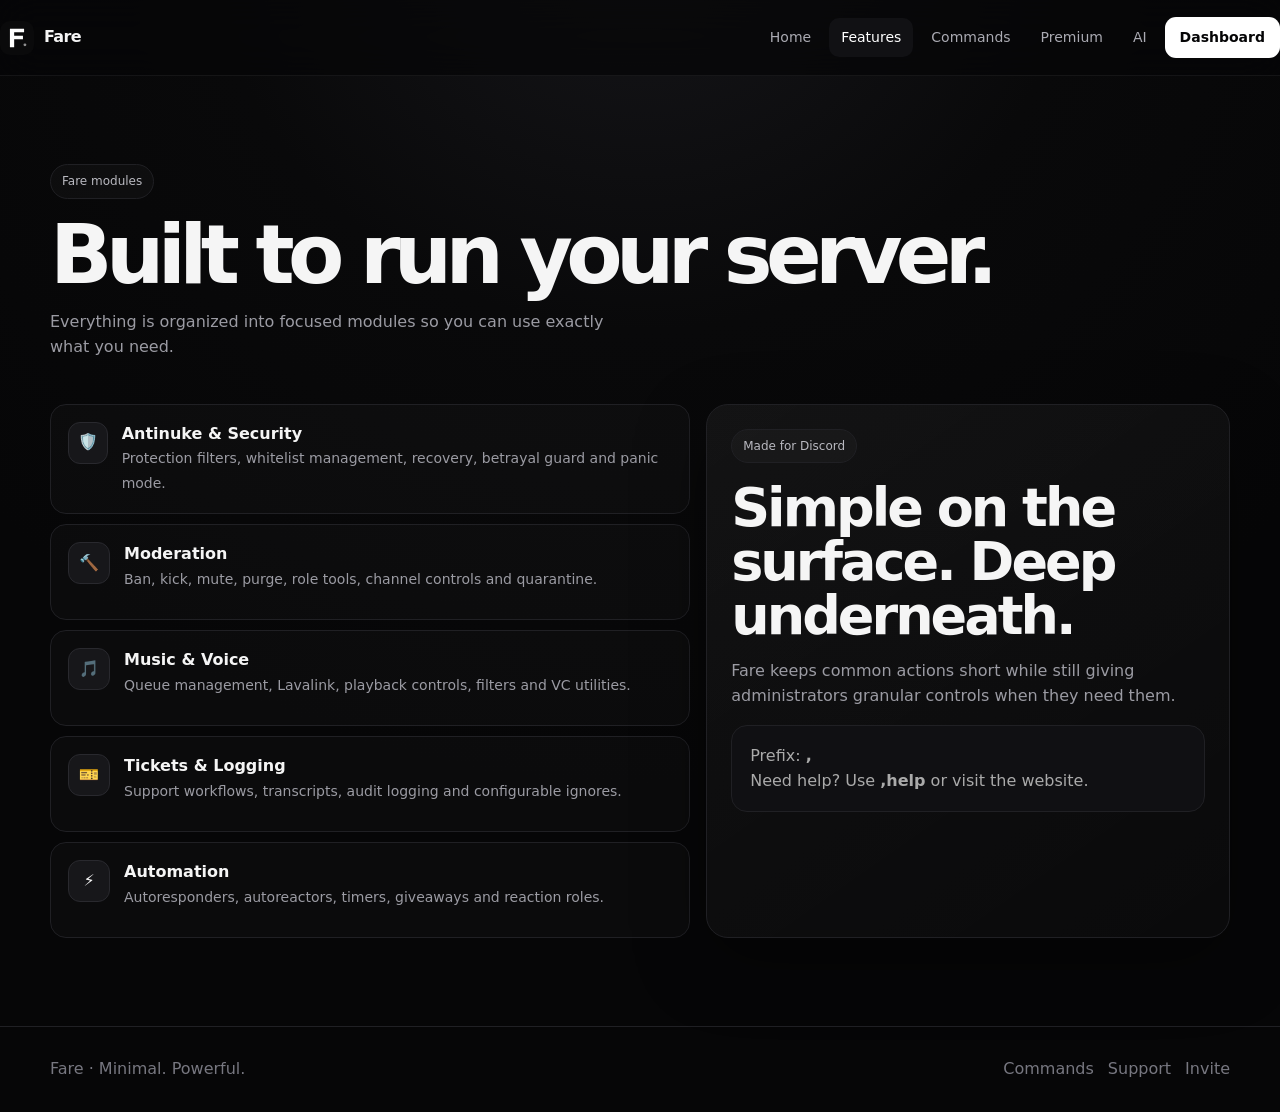
==== commit 2840ddf2: "Add files via upload" ====
--- a/index.html
+++ b/index.html
@@ -1 +1 @@
-<!doctype html><html lang="en"><head><meta charset="utf-8"><meta name="viewport" content="width=device-width,initial-scale=1"><title>Fare — Dashboard</title><link rel="stylesheet" href="../styles.css"></head><body><header class="nav"><div class="container" style="display:flex;align-items:center;justify-content:space-between;width:100%"><a class="brand" href="../"><img src="../assets/logo.svg">Fare</a><nav class="navlinks"><a href="../">Home</a><a href="../features/">Features</a><a href="../commands/">Commands</a><a href="../premium/">Premium</a><a href="../ai/">AI</a><a class="active nav-cta" href="./">Dashboard</a></nav></div></header><main class="dashboard container"><a class="back" href="../">← Back to Fare</a><div class="dash-head" style="margin-top:22px"><div><span class="eyebrow"><i class="dot"></i> Live</span><h1 style="font-size:clamp(42px,7vw,72px);margin:16px 0 6px">Dashboard.</h1><p style="color:var(--muted)">Live public statistics for Fare.</p></div><a class="btn primary" href="https://discord.com/oauth2/authorize?client_id=1514506916993306744&permissions=8&integration_type=0&scope=applications.commands+bot">Add Fare</a></div><div id="status" class="notice">Loading live statistics…</div><div class="dash-grid"><div class="dash-stat"><span>Servers</span><strong id="servers">—</strong></div><div class="dash-stat"><span>Users</span><strong id="users">—</strong></div><div class="dash-stat"><span>Updated</span><strong id="updated">—</strong></div></div><div class="card" style="margin-top:16px"><h3>Dashboard foundation</h3><p>The public dashboard is ready for live stats now. Server configuration controls can be connected later without changing the visual system.</p></div></main><footer class="footer"><div class="container footer-row"><div>Fare · Minimal. Powerful.</div><div>© 2026 Fare · Built by Elric</div></div></footer><script>async function load(){try{const r=await fetch('../api/stats');const d=await r.json();if(!r.ok)throw new Error(d.error||'Stats unavailable');document.querySelector('#servers').textContent=d.servers.toLocaleString();document.querySelector('#users').textContent=d.users.toLocaleString();document.querySelector('#updated').textContent=new Date(d.updatedAt).toLocaleTimeString([], {hour:'2-digit',minute:'2-digit'});document.querySelector('#status').innerHTML='<span class="status">● Live</span> Statistics are being served from Discord.'}catch(e){document.querySelector('#status').textContent='Live stats need DISCORD_BOT_TOKEN configured on Vercel. '+e.message}}load();setInterval(load,60000)</script></body></html>
+<!doctype html><html lang="en"><head><meta charset="utf-8"><meta name="viewport" content="width=device-width,initial-scale=1"><title>Fare — Features</title><link rel="stylesheet" href="../styles.css"></head><body><header class="nav"><div class="container" style="display:flex;align-items:center;justify-content:space-between;width:100%"><a class="brand" href="../"><img src="../assets/logo.svg">Fare</a><nav class="navlinks"><a href="../">Home</a><a class="active" href="./">Features</a><a href="../commands/">Commands</a><a href="../premium/">Premium</a><a href="../ai/">AI</a><a class="nav-cta" href="../dashboard/">Dashboard</a></nav></div></header><main class="section container"><div class="section-head"><div><span class="eyebrow">Fare modules</span><h1 style="font-size:clamp(46px,8vw,82px);margin:18px 0">Built to run your server.</h1><p>Everything is organized into focused modules so you can use exactly what you need.</p></div></div><div class="split"><div class="feature-list"><div class="feature"><div class="iconbox">🛡️</div><div><b>Antinuke & Security</b><span>Protection filters, whitelist management, recovery, betrayal guard and panic mode.</span></div></div><div class="feature"><div class="iconbox">🔨</div><div><b>Moderation</b><span>Ban, kick, mute, purge, role tools, channel controls and quarantine.</span></div></div><div class="feature"><div class="iconbox">🎵</div><div><b>Music & Voice</b><span>Queue management, Lavalink, playback controls, filters and VC utilities.</span></div></div><div class="feature"><div class="iconbox">🎫</div><div><b>Tickets & Logging</b><span>Support workflows, transcripts, audit logging and configurable ignores.</span></div></div><div class="feature"><div class="iconbox">⚡</div><div><b>Automation</b><span>Autoresponders, autoreactors, timers, giveaways and reaction roles.</span></div></div></div><div class="card"><span class="eyebrow">Made for Discord</span><h2 style="margin-top:18px">Simple on the surface. Deep underneath.</h2><p>Fare keeps common actions short while still giving administrators granular controls when they need them.</p><div class="notice">Prefix: <b>,</b><br>Need help? Use <b>,help</b> or visit the website.</div></div></div></main><footer class="footer"><div class="container footer-row"><div>Fare · Minimal. Powerful.</div><div class="footer-links"><a href="../commands/">Commands</a><a href="https://discord.gg/46Vn9pdtPF">Support</a><a href="https://discord.com/oauth2/authorize?client_id=1514506916993306744&permissions=8&integration_type=0&scope=applications.commands+bot">Invite</a></div></div></footer></body></html>
